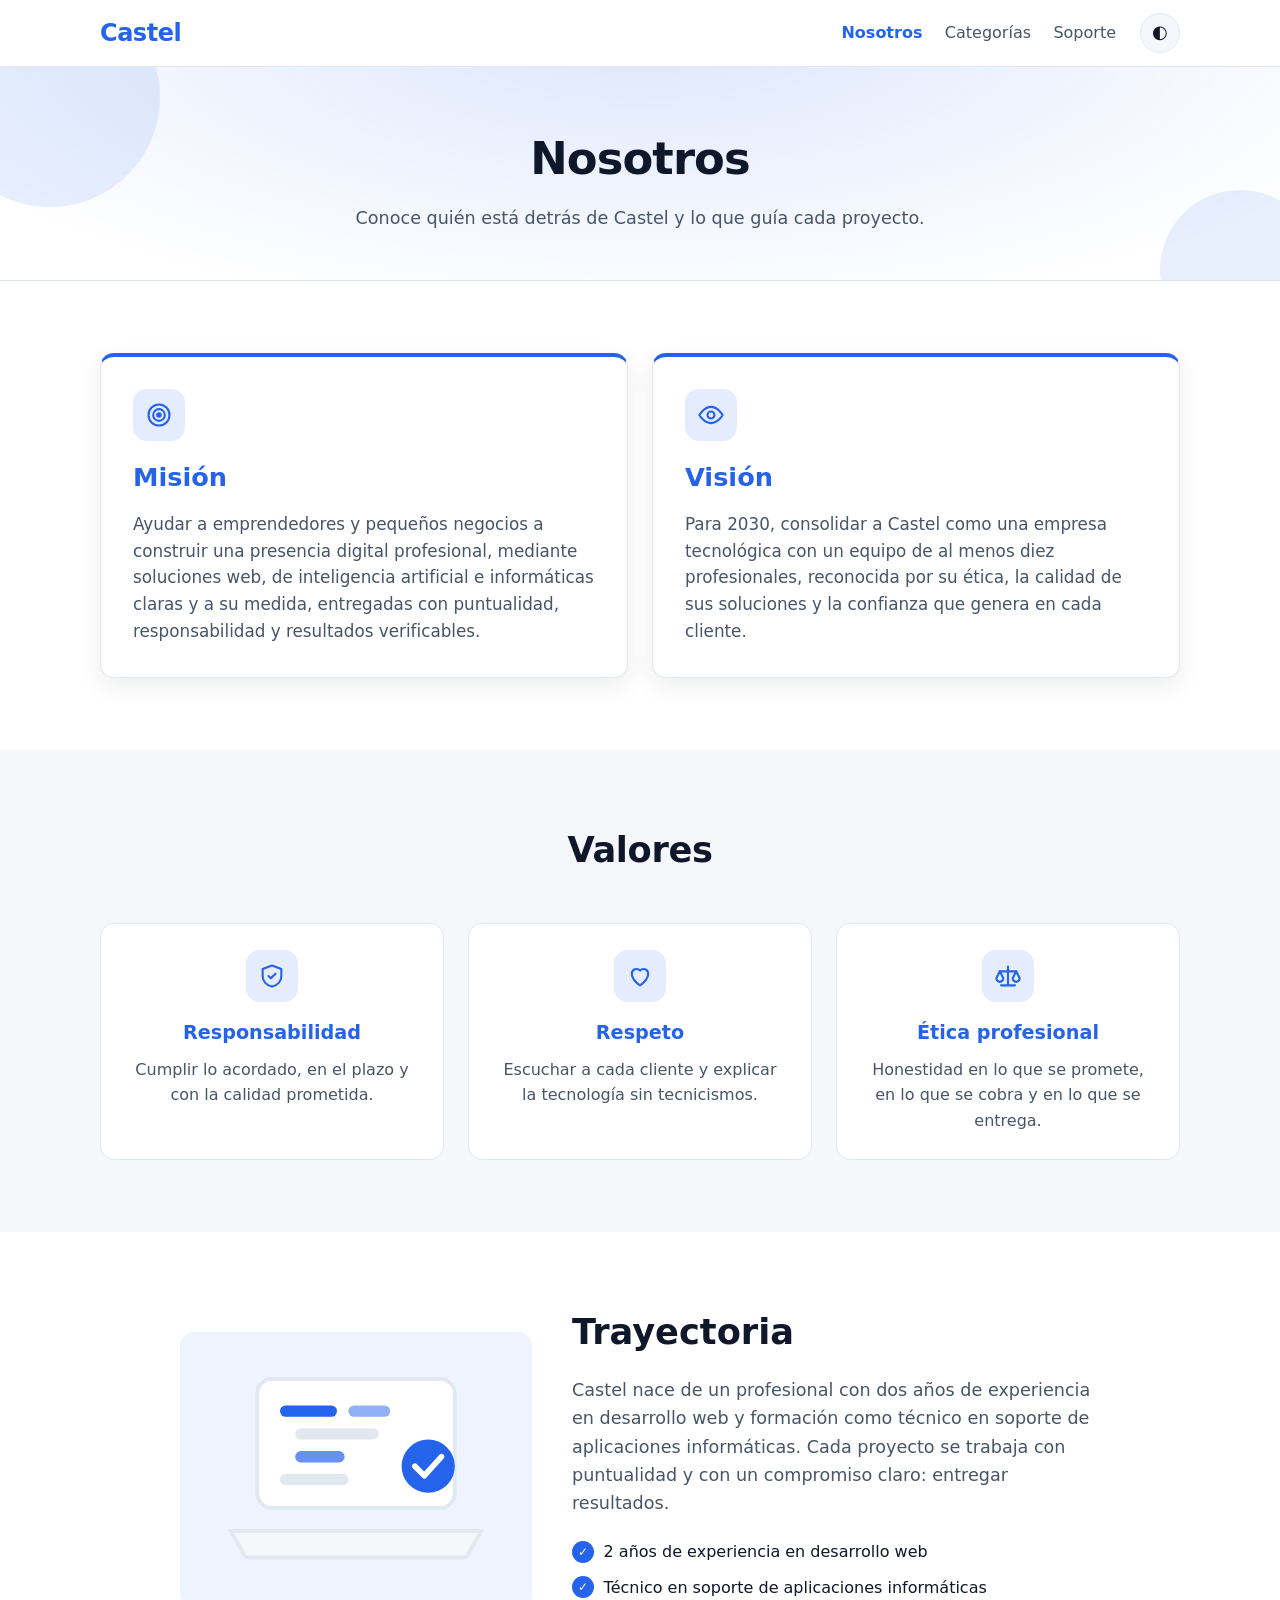
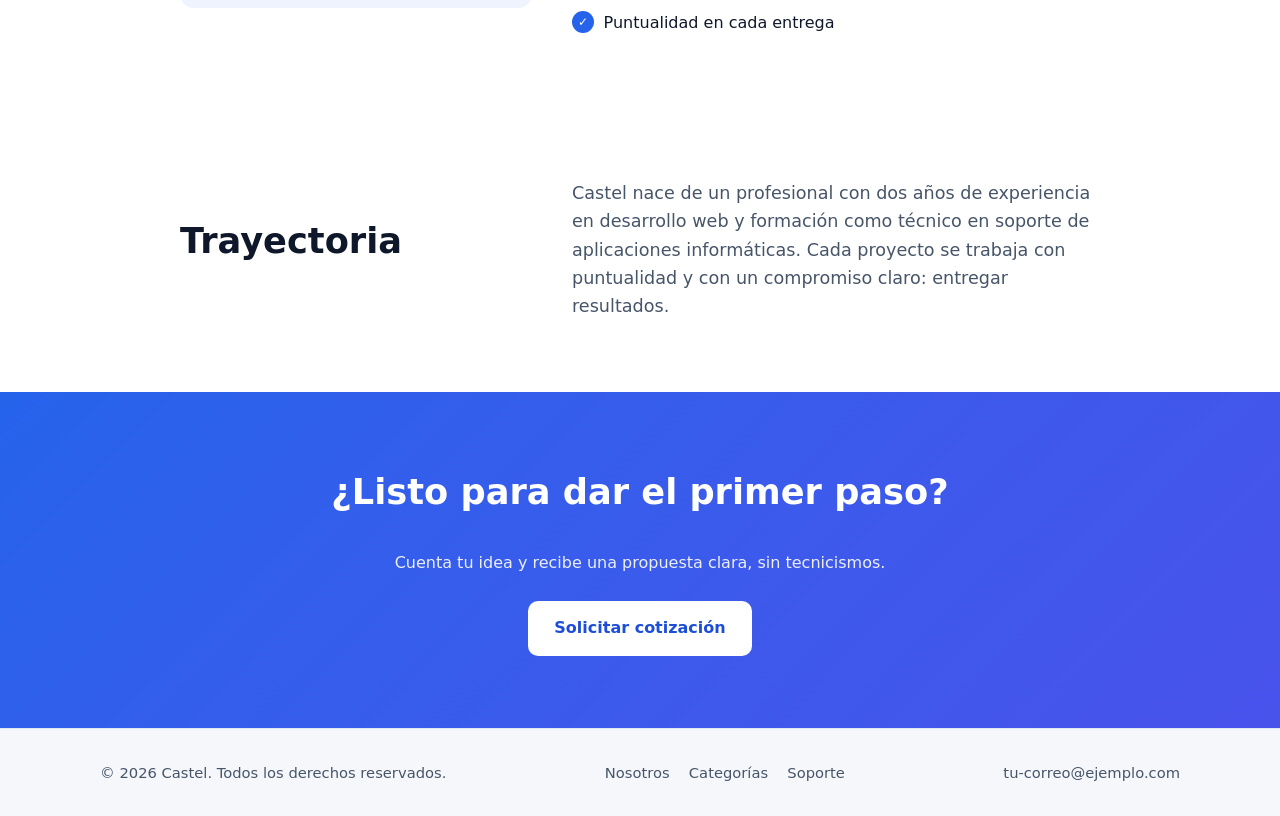
==== nosotros.html @ b12b7708 "Primera version" ====
<!DOCTYPE html>
<html lang="es" data-tema="light">
<head>
  <meta charset="UTF-8">
  <meta name="viewport" content="width=device-width, initial-scale=1.0">
  <title>Nosotros | Castel</title>
  <meta name="description" content="Conoce la misión, la visión y los valores de Castel, y la trayectoria del profesional detrás de cada proyecto.">
  <link rel="stylesheet" href="css/style.css">
  <script src="js/tema.js"></script>
</head>
<body>
  <a class="salto" href="#contenido">Saltar al contenido</a>

  <header class="encabezado">
    <div class="contenedor encabezado-interno">
      <a class="logo" href="index.html">Castel</a>
      <nav class="menu" aria-label="Principal">
        <a href="nosotros.html" aria-current="page">Nosotros</a>
        <a href="index.html#servicios">Categorías</a>
        <a href="index.html#proyectos" hidden>Portafolio</a>
        <a href="index.html#testimonios" hidden>Testimonios</a>
        <a href="soporte.html">Soporte</a>
      </nav>
      <button id="boton-tema" class="boton-tema" type="button" aria-label="Activar modo oscuro" aria-pressed="false">◐</button>
    </div>
  </header>

  <main id="contenido">

    <!-- ENCABEZADO DE PÁGINA -->
    <section class="pagina-cabecera">
      <div class="contenedor">
        <h1>Nosotros</h1>
        <p>Conoce quién está detrás de Castel y lo que guía cada proyecto.</p>
      </div>
    </section>

        <!-- MISIÓN Y VISIÓN -->
    <section class="seccion">
      <div class="contenedor mision-vision">
        <article class="bloque bloque--mision">
          <div class="bloque-icono">
            <svg viewBox="0 0 24 24" fill="none" stroke="currentColor" stroke-width="1.8" stroke-linecap="round" aria-hidden="true"><circle cx="12" cy="12" r="9"/><circle cx="12" cy="12" r="5"/><circle cx="12" cy="12" r="1.5" fill="currentColor"/></svg>
          </div>
          <h2>Misión</h2>
          <p>Ayudar a emprendedores y pequeños negocios a construir una presencia digital profesional, mediante soluciones web, de inteligencia artificial e informáticas claras y a su medida, entregadas con puntualidad, responsabilidad y resultados verificables.</p>
        </article>
        <article class="bloque bloque--vision">
          <div class="bloque-icono">
            <svg viewBox="0 0 24 24" fill="none" stroke="currentColor" stroke-width="1.8" stroke-linecap="round" stroke-linejoin="round" aria-hidden="true"><path d="M2 12s4-7 10-7 10 7 10 7-4 7-10 7S2 12 2 12z"/><circle cx="12" cy="12" r="3"/></svg>
          </div>
          <h2>Visión</h2>
          <p>Para 2030, consolidar a Castel como una empresa tecnológica con un equipo de al menos diez profesionales, reconocida por su ética, la calidad de sus soluciones y la confianza que genera en cada cliente.</p>
        </article>
      </div>
    </section>

    <!-- VALORES -->
    <section class="seccion seccion--alt">
      <div class="contenedor">
        <header class="seccion-cabecera">
          <h2>Valores</h2>
        </header>
        <div class="valores">
          <article class="valor">
            <div class="valor-icono">
              <svg viewBox="0 0 24 24" fill="none" stroke="currentColor" stroke-width="1.8" stroke-linecap="round" stroke-linejoin="round" aria-hidden="true"><path d="M12 3l8 3v6c0 4.5-3.2 8-8 9-4.8-1-8-4.5-8-9V6l8-3z"/><path d="M9 12l2 2 4-4"/></svg>
            </div>
            <h3>Responsabilidad</h3>
            <p>Cumplir lo acordado, en el plazo y con la calidad prometida.</p>
          </article>
          <article class="valor">
            <div class="valor-icono">
              <svg viewBox="0 0 24 24" fill="none" stroke="currentColor" stroke-width="1.8" stroke-linecap="round" stroke-linejoin="round" aria-hidden="true"><path d="M12 20s-7-4.4-7-10a4 4 0 0 1 7-2.6A4 4 0 0 1 19 10c0 5.6-7 10-7 10z"/></svg>
            </div>
            <h3>Respeto</h3>
            <p>Escuchar a cada cliente y explicar la tecnología sin tecnicismos.</p>
          </article>
          <article class="valor">
            <div class="valor-icono">
              <svg viewBox="0 0 24 24" fill="none" stroke="currentColor" stroke-width="1.8" stroke-linecap="round" stroke-linejoin="round" aria-hidden="true"><path d="M12 4v16M6 20h12M5 8h14"/><path d="M5 8l-3 6a3 3 0 0 0 6 0L5 8zM19 8l-3 6a3 3 0 0 0 6 0l-3-6z"/></svg>
            </div>
            <h3>Ética profesional</h3>
            <p>Honestidad en lo que se promete, en lo que se cobra y en lo que se entrega.</p>
          </article>
        </div>
      </div>
    </section>

    <!-- TRAYECTORIA -->
    <section class="seccion" id="trayectoria">
      <div class="contenedor trayectoria">
        <div class="trayectoria-ilustracion">
          <!-- Para usar tu foto: reemplazar el <svg> por <img src="img/foto.webp" alt="Foto del fundador de Castel"> -->
          <svg class="ilustracion-grande" viewBox="0 0 160 120" aria-hidden="true">
            <rect x="28" y="12" width="104" height="68" rx="8" fill="var(--fondo)" stroke="var(--borde)" stroke-width="2"/>
            <rect x="40" y="26" width="30" height="6" rx="3" fill="var(--marca)"/>
            <rect x="76" y="26" width="22" height="6" rx="3" fill="var(--marca)" opacity=".5"/>
            <rect x="48" y="38" width="44" height="6" rx="3" fill="var(--borde)"/>
            <rect x="48" y="50" width="26" height="6" rx="3" fill="var(--marca)" opacity=".7"/>
            <rect x="40" y="62" width="36" height="6" rx="3" fill="var(--borde)"/>
            <path d="M14 92h132l-8 14H22z" fill="var(--superficie)" stroke="var(--borde)" stroke-width="2" stroke-linejoin="round"/>
            <circle cx="118" cy="58" r="14" fill="var(--marca)"/>
            <path d="M111 58l5 5 9-10" stroke="#fff" stroke-width="3" fill="none" stroke-linecap="round" stroke-linejoin="round"/>
          </svg>
        </div>
        <div class="trayectoria-texto">
          <h2>Trayectoria</h2>
          <p>Castel nace de un profesional con dos años de experiencia en desarrollo web y formación como técnico en soporte de aplicaciones informáticas. Cada proyecto se trabaja con puntualidad y con un compromiso claro: entregar resultados.</p>
          <ul class="destacados">
            <li>2 años de experiencia en desarrollo web</li>
            <li>Técnico en soporte de aplicaciones informáticas</li>
            <li>Puntualidad en cada entrega</li>
          </ul>
        </div>
      </div>
    </section>

    <!-- TRAYECTORIA -->
    <section class="seccion" id="trayectoria">
      <div class="contenedor trayectoria">
        <h2>Trayectoria</h2>
        <p>Castel nace de un profesional con dos años de experiencia en desarrollo web y formación como técnico en soporte de aplicaciones informáticas. Cada proyecto se trabaja con puntualidad y con un compromiso claro: entregar resultados.</p>
      </div>
    </section>

    <!-- LLAMADO FINAL -->
    <section class="seccion cta">
      <div class="contenedor cta-interno">
        <h2>¿Listo para dar el primer paso?</h2>
        <p>Cuenta tu idea y recibe una propuesta clara, sin tecnicismos.</p>
        <a class="boton boton--principal" href="soporte.html">Solicitar cotización</a>
      </div>
    </section>

  </main>

  <footer class="pie">
    <div class="contenedor pie-interno">
      <p>&copy; 2026 Castel. Todos los derechos reservados.</p>
      <nav aria-label="Pie de página">
        <a href="nosotros.html">Nosotros</a>
        <a href="index.html#servicios">Categorías</a>
        <a href="soporte.html">Soporte</a>
      </nav>
      <a href="mailto:tu-correo@ejemplo.com">tu-correo@ejemplo.com</a>
    </div>
  </footer>
</body>
</html>
---- css/style.css ----
/* ===== VARIABLES: MODO CLARO (por defecto) ===== */
:root {
  --fondo: #FFFFFF;
  --superficie: #F5F7FB;
  --borde: #E2E8F0;
  --texto: #0F172A;
  --texto-2: #475569;
  --marca: #2563EB;
  --marca-hover: #1D4ED8;
  --marca-texto: #2563EB;

  --web: #7C3AED;
  --ia: #0891B2;
  --soluciones: #059669;
  --proximamente: #64748B;
  --ambar: #D97706;   /* reservado */
  --coral: #E11D48;   /* reservado */

  --sombra: 0 8px 24px rgba(15, 23, 42, .08);
  --radio: 14px;
  --fuente: system-ui, -apple-system, "Segoe UI", Roboto, Arial, sans-serif;
}

/* ===== VARIABLES: MODO OSCURO ===== */
:root[data-tema="dark"] {
  --fondo: #0B1220;
  --superficie: #121A2B;
  --borde: #24304A;
  --texto: #E8EEF9;
  --texto-2: #9AA7BD;
  --marca-hover: #3B82F6;
  --marca-texto: #60A5FA;

  --web: #8B5CF6;
  --ia: #22D3EE;
  --soluciones: #10B981;
  --ambar: #F59E0B;
  --coral: #F43F5E;

  --sombra: 0 8px 24px rgba(0, 0, 0, .35);
}

/* ===== BASE ===== */
*, *::before, *::after { box-sizing: border-box; }
html { scroll-behavior: smooth; scroll-padding-top: 5rem; }
body {
  margin: 0;
  font-family: var(--fuente);
  line-height: 1.6;
  color: var(--texto);
  background: var(--fondo);
  transition: background .25s, color .25s;
}
[hidden] { display: none !important; }
a { color: inherit; text-decoration: none; }
h1, h2, h3, p { margin-top: 0; }
:focus-visible { outline: 3px solid var(--marca); outline-offset: 3px; }

.contenedor { max-width: 1120px; margin: 0 auto; padding: 0 1.25rem; }
.salto {
  position: absolute; left: -999px; top: 0; z-index: 100;
  background: var(--marca); color: #fff; padding: .6rem 1rem;
}
.salto:focus { left: 0; }

/* ===== ENCABEZADO ===== */
.encabezado {
  position: sticky; top: 0; z-index: 50;
  background: color-mix(in srgb, var(--fondo) 88%, transparent);
  backdrop-filter: blur(10px);
  border-bottom: 1px solid var(--borde);
}
.encabezado-interno {
  display: flex; align-items: center; gap: 1.5rem; flex-wrap: wrap;
  padding-top: .8rem; padding-bottom: .8rem;
}
.logo { font-size: 1.5rem; font-weight: 800; letter-spacing: -.02em; color: var(--marca-texto); }
.menu { display: flex; gap: 1.4rem; margin-left: auto; font-weight: 500; }
.menu a { color: var(--texto-2); transition: color .2s; }
.menu a:hover { color: var(--marca-texto); }
.boton-tema {
  width: 40px; height: 40px; border-radius: 50%;
  border: 1px solid var(--borde); background: var(--superficie);
  color: var(--texto); font-size: 1.1rem; cursor: pointer;
}
.boton-tema:hover { border-color: var(--marca); }

/* ===== BOTONES ===== */
.boton {
  display: inline-block; padding: .8rem 1.5rem; border-radius: 10px;
  font-weight: 600; border: 2px solid transparent; transition: all .2s;
}
.boton--principal { background: var(--marca); color: #fff; }
.boton--principal:hover { background: var(--marca-hover); transform: translateY(-2px); }
.boton--secundario { border-color: var(--marca); color: var(--marca-texto); }
.boton--secundario:hover { background: color-mix(in srgb, var(--marca) 12%, transparent); }

/* ===== HERO ===== */
.hero {
  padding: 4.5rem 0 5.5rem; overflow: hidden;
  background:
    radial-gradient(900px 400px at 85% -10%, color-mix(in srgb, var(--marca) 16%, transparent), transparent),
    var(--fondo);
}
.hero-interno { display: grid; grid-template-columns: 1.1fr .9fr; gap: 3rem; align-items: center; }
.hero h1 { font-size: clamp(2rem, 4.5vw, 3.2rem); line-height: 1.15; letter-spacing: -.02em; margin-bottom: 1.2rem; }
.hero-texto p { font-size: 1.15rem; color: var(--texto-2); max-width: 36rem; margin-bottom: 2rem; }
.hero-botones { display: flex; gap: .9rem; flex-wrap: wrap; }

.hero-visual { position: relative; height: 340px; }
.mock-navegador {
  position: absolute; inset: 0 0 40px 20px;
  background: var(--superficie); border: 1px solid var(--borde);
  border-radius: var(--radio); box-shadow: var(--sombra); overflow: hidden;
}
.mock-barra { display: flex; gap: 6px; padding: .7rem .9rem; border-bottom: 1px solid var(--borde); }
.mock-barra span { width: 10px; height: 10px; border-radius: 50%; background: var(--borde); }
.mock-cuerpo { padding: 1.2rem; display: grid; gap: .7rem; }
.mock-linea { height: 10px; border-radius: 6px; background: var(--borde); }
.mock-linea--grande { height: 18px; width: 70%; background: color-mix(in srgb, var(--texto) 22%, transparent); }
.mock-linea--corta { width: 45%; }
.mock-bloque { height: 110px; margin-top: .5rem; border-radius: 10px; background: linear-gradient(135deg, var(--marca), var(--web)); }
.mock-chat {
  position: absolute; left: 0; bottom: 0; width: 230px;
  display: grid; gap: .5rem; padding: .8rem;
  background: var(--fondo); border: 1px solid var(--borde);
  border-radius: var(--radio); box-shadow: var(--sombra);
}
.mock-chat p { margin: 0; font-size: .85rem; padding: .5rem .75rem; border-radius: 10px; }
.mock-chat-bot { background: var(--superficie); border: 1px solid var(--borde); }
.mock-chat-usuario { background: var(--marca); color: #fff; justify-self: end; }
.mock-metricas {
  position: absolute; right: 0; bottom: 0; height: 100px;
  display: flex; align-items: flex-end; gap: 8px; padding: .8rem;
  background: var(--fondo); border: 1px solid var(--borde);
  border-radius: var(--radio); box-shadow: var(--sombra);
}
.mock-metricas span { width: 16px; height: var(--alto); border-radius: 4px 4px 0 0; background: var(--soluciones); }
.mock-metricas span:nth-child(2) { background: var(--ia); }
.mock-metricas span:nth-child(3) { background: var(--web); }

/* ===== SECCIONES ===== */
.seccion { padding: 4.5rem 0; }
.seccion--alt { background: var(--superficie); }
.seccion-cabecera { text-align: center; max-width: 40rem; margin: 0 auto 2.8rem; }
.seccion-cabecera h2 { font-size: clamp(1.6rem, 3vw, 2.2rem); letter-spacing: -.01em; margin-bottom: .6rem; }
.seccion-cabecera p { color: var(--texto-2); margin: 0; }

/* ===== TARJETAS DE SERVICIOS ===== */
.tarjetas {
  display: grid; gap: 1.4rem;
  grid-template-columns: repeat(auto-fit, minmax(min(100%, 440px), 1fr));
}
.tarjeta {
  --acento: var(--marca);
  display: flex; overflow: hidden;
  background: var(--fondo);
  border: 1px solid var(--borde); border-top: 4px solid var(--acento);
  border-radius: var(--radio); box-shadow: var(--sombra);
  transition: transform .2s, border-color .2s;
}
a.tarjeta:hover { transform: translateY(-4px); border-color: var(--acento); }
.tarjeta--web { --acento: var(--web); }
.tarjeta--ia { --acento: var(--ia); }
.tarjeta--soluciones { --acento: var(--soluciones); }
.tarjeta--proximamente { --acento: var(--proximamente); border-style: dashed; opacity: .8; cursor: default; }

.tarjeta-media {
  flex: 0 0 38%; display: flex; align-items: center; justify-content: center;
  color: var(--acento);
  background: color-mix(in srgb, var(--acento) 12%, transparent);
}
.tarjeta-media img { width: 100%; height: 100%; object-fit: cover; }
.tarjeta-contenido { padding: 1.4rem; }
.tarjeta h3 { font-size: 1.4rem; margin-bottom: .5rem; color: var(--acento); }
.tarjeta p { margin: 0; color: var(--texto-2); }

/* ===== PROCESO ===== */
.pasos {
  list-style: none; margin: 0; padding: 0; display: grid; gap: 1.5rem;
  grid-template-columns: repeat(auto-fit, minmax(220px, 1fr));
}
.pasos li { background: var(--fondo); border: 1px solid var(--borde); border-radius: var(--radio); padding: 1.5rem; }
.paso-numero {
  display: inline-grid; place-items: center; width: 40px; height: 40px; margin-bottom: .8rem;
  border-radius: 50%; background: var(--marca); color: #fff; font-weight: 700;
}
.pasos h3 { font-size: 1.15rem; margin-bottom: .4rem; }
.pasos p { margin: 0; color: var(--texto-2); }

/* ===== PROYECTOS Y TESTIMONIOS (ocultas por ahora) ===== */
.proyectos-lista, .testimonios-lista {
  display: grid; gap: 1.4rem;
  grid-template-columns: repeat(auto-fit, minmax(260px, 1fr));
}

/* ===== LLAMADO FINAL ===== */
.cta {
  text-align: center; color: #fff;
  background: linear-gradient(135deg, var(--marca), color-mix(in srgb, var(--marca) 60%, var(--web)));
}
.cta h2 { font-size: clamp(1.6rem, 3vw, 2.2rem); }
.cta p { color: rgba(255, 255, 255, .9); margin-bottom: 1.6rem; }
.cta .boton--principal { background: #fff; color: #1D4ED8; }
.cta .boton--principal:hover { background: #EEF2FF; }

/* ===== PIE ===== */
.pie { background: var(--superficie); border-top: 1px solid var(--borde); padding: 2rem 0; font-size: .92rem; color: var(--texto-2); }
.pie-interno { display: flex; flex-wrap: wrap; gap: 1rem 2rem; align-items: center; justify-content: space-between; }
.pie p { margin: 0; }
.pie nav { display: flex; gap: 1.2rem; }
.pie a:hover { color: var(--marca-texto); }

/* ===== PÁGINAS INTERIORES ===== */
.menu a[aria-current="page"] { color: var(--marca-texto); font-weight: 700; }

.pagina-cabecera {
  padding: 3.5rem 0 3rem; text-align: center;
  background:
    radial-gradient(800px 300px at 50% -20%, color-mix(in srgb, var(--marca) 16%, transparent), transparent),
    var(--fondo);
  border-bottom: 1px solid var(--borde);
}
.pagina-cabecera h1 { font-size: clamp(2rem, 4vw, 2.8rem); letter-spacing: -.02em; margin-bottom: .6rem; }
.pagina-cabecera p { max-width: 36rem; margin: 0 auto; font-size: 1.1rem; color: var(--texto-2); }

/* ===== NOSOTROS ===== */
.mision-vision {
  display: grid; gap: 1.5rem;
  grid-template-columns: repeat(auto-fit, minmax(min(100%, 380px), 1fr));
}
.bloque {
  padding: 2rem; background: var(--fondo);
  border: 1px solid var(--borde); border-top: 4px solid var(--marca);
  border-radius: var(--radio); box-shadow: var(--sombra);
}
.bloque h2 { font-size: 1.6rem; color: var(--marca-texto); margin-bottom: .8rem; }
.bloque p { margin: 0; font-size: 1.05rem; color: var(--texto-2); }

.valores {
  display: grid; gap: 1.5rem;
  grid-template-columns: repeat(auto-fit, minmax(240px, 1fr));
}
.valor {
  padding: 1.6rem; text-align: center; background: var(--fondo);
  border: 1px solid var(--borde); border-radius: var(--radio);
}
.valor h3 { font-size: 1.2rem; color: var(--marca-texto); margin-bottom: .5rem; }
.valor p { margin: 0; color: var(--texto-2); }

/* Decoración de cabecera (todas las páginas interiores) */
.pagina-cabecera { position: relative; overflow: hidden; }
.pagina-cabecera::before, .pagina-cabecera::after {
  content: ""; position: absolute; border-radius: 50%; z-index: 0;
  background: color-mix(in srgb, var(--marca) 10%, transparent);
}
.pagina-cabecera::before { width: 220px; height: 220px; left: -60px; top: -80px; }
.pagina-cabecera::after { width: 160px; height: 160px; right: -40px; bottom: -70px; }
.pagina-cabecera .contenedor { position: relative; z-index: 1; }

/* Íconos de Nosotros */
.bloque-icono, .valor-icono {
  display: inline-grid; place-items: center; width: 52px; height: 52px; margin-bottom: 1rem;
  border-radius: 14px; color: var(--marca-texto);
  background: color-mix(in srgb, var(--marca) 12%, transparent);
}
.bloque-icono svg, .valor-icono svg { width: 28px; height: 28px; }
.valor { transition: transform .2s, border-color .2s; }
.valor:hover { transform: translateY(-4px); border-color: var(--marca); }

/* Trayectoria */
.trayectoria {
  max-width: 960px; display: grid; gap: 2.5rem; align-items: center;
  grid-template-columns: .8fr 1.2fr; text-align: left;
}
.trayectoria-ilustracion {
  padding: 1.5rem; border-radius: var(--radio);
  background: color-mix(in srgb, var(--marca) 8%, transparent);
}
.ilustracion-grande { display: block; width: 100%; height: auto; }
.trayectoria h2 { font-size: clamp(1.6rem, 3vw, 2.2rem); margin-bottom: 1rem; }
.trayectoria p { margin: 0; font-size: 1.1rem; color: var(--texto-2); }
.destacados { list-style: none; margin: 1.4rem 0 0; padding: 0; display: grid; gap: .6rem; }
.destacados li { display: flex; align-items: center; gap: .6rem; font-weight: 500; }
.destacados li::before {
  content: "✓"; display: grid; place-items: center; flex: 0 0 22px; height: 22px;
  border-radius: 50%; background: var(--marca); color: #fff; font-size: .75rem;
}
@media (max-width: 820px) {
  .trayectoria { grid-template-columns: 1fr; }
}

/* ===== RESPONSIVE ===== */
@media (max-width: 820px) {
  .hero { padding: 3rem 0 4rem; }
  .hero-interno { grid-template-columns: 1fr; gap: 2.5rem; }
  .menu { order: 3; width: 100%; margin-left: 0; gap: 1.1rem; overflow-x: auto; white-space: nowrap; }
  .boton-tema { margin-left: auto; }
}
@media (max-width: 560px) {
  .tarjeta { flex-direction: column; }
  .tarjeta-media { flex-basis: auto; min-height: 140px; }
  .mock-chat { width: 200px; }
}
@media (prefers-reduced-motion: reduce) {
  * { transition: none !important; scroll-behavior: auto !important; }
}
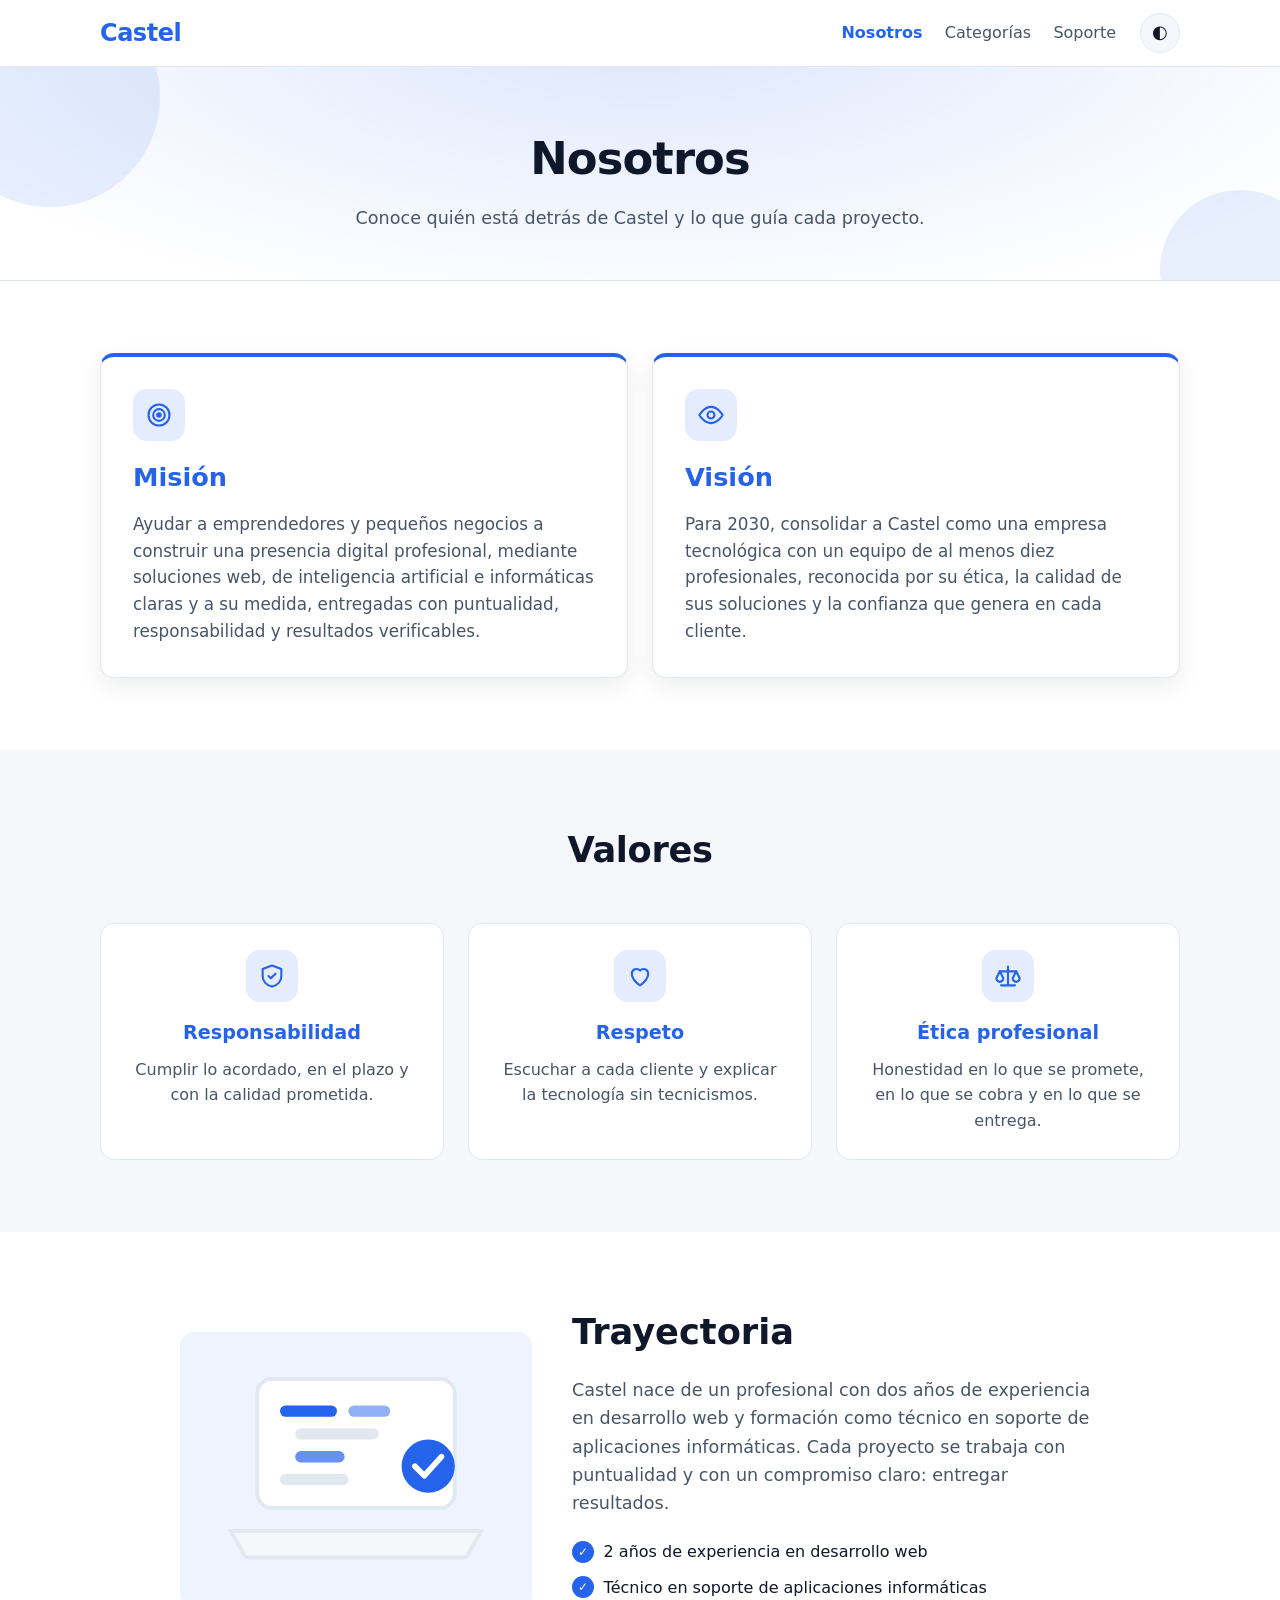
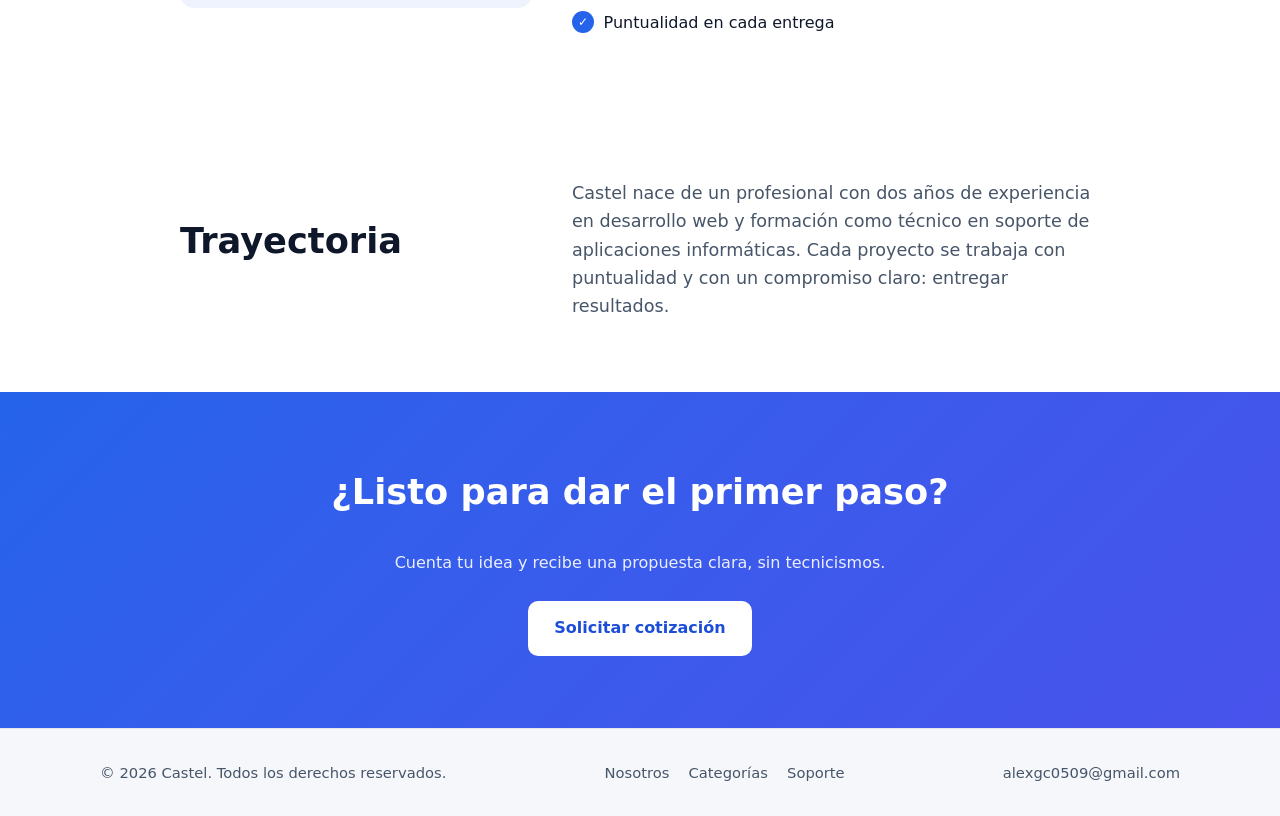
==== commit c28a59c2: "v0.2" ====
--- a/nosotros.html
+++ b/nosotros.html
@@ -143,7 +143,7 @@
         <a href="index.html#servicios">Categorías</a>
         <a href="soporte.html">Soporte</a>
       </nav>
-      <a href="mailto:tu-correo@ejemplo.com">tu-correo@ejemplo.com</a>
+      <a href="mailto:tu-correo@ejemplo.com">alexgc0509@gmail.com</a>
     </div>
   </footer>
 </body>
